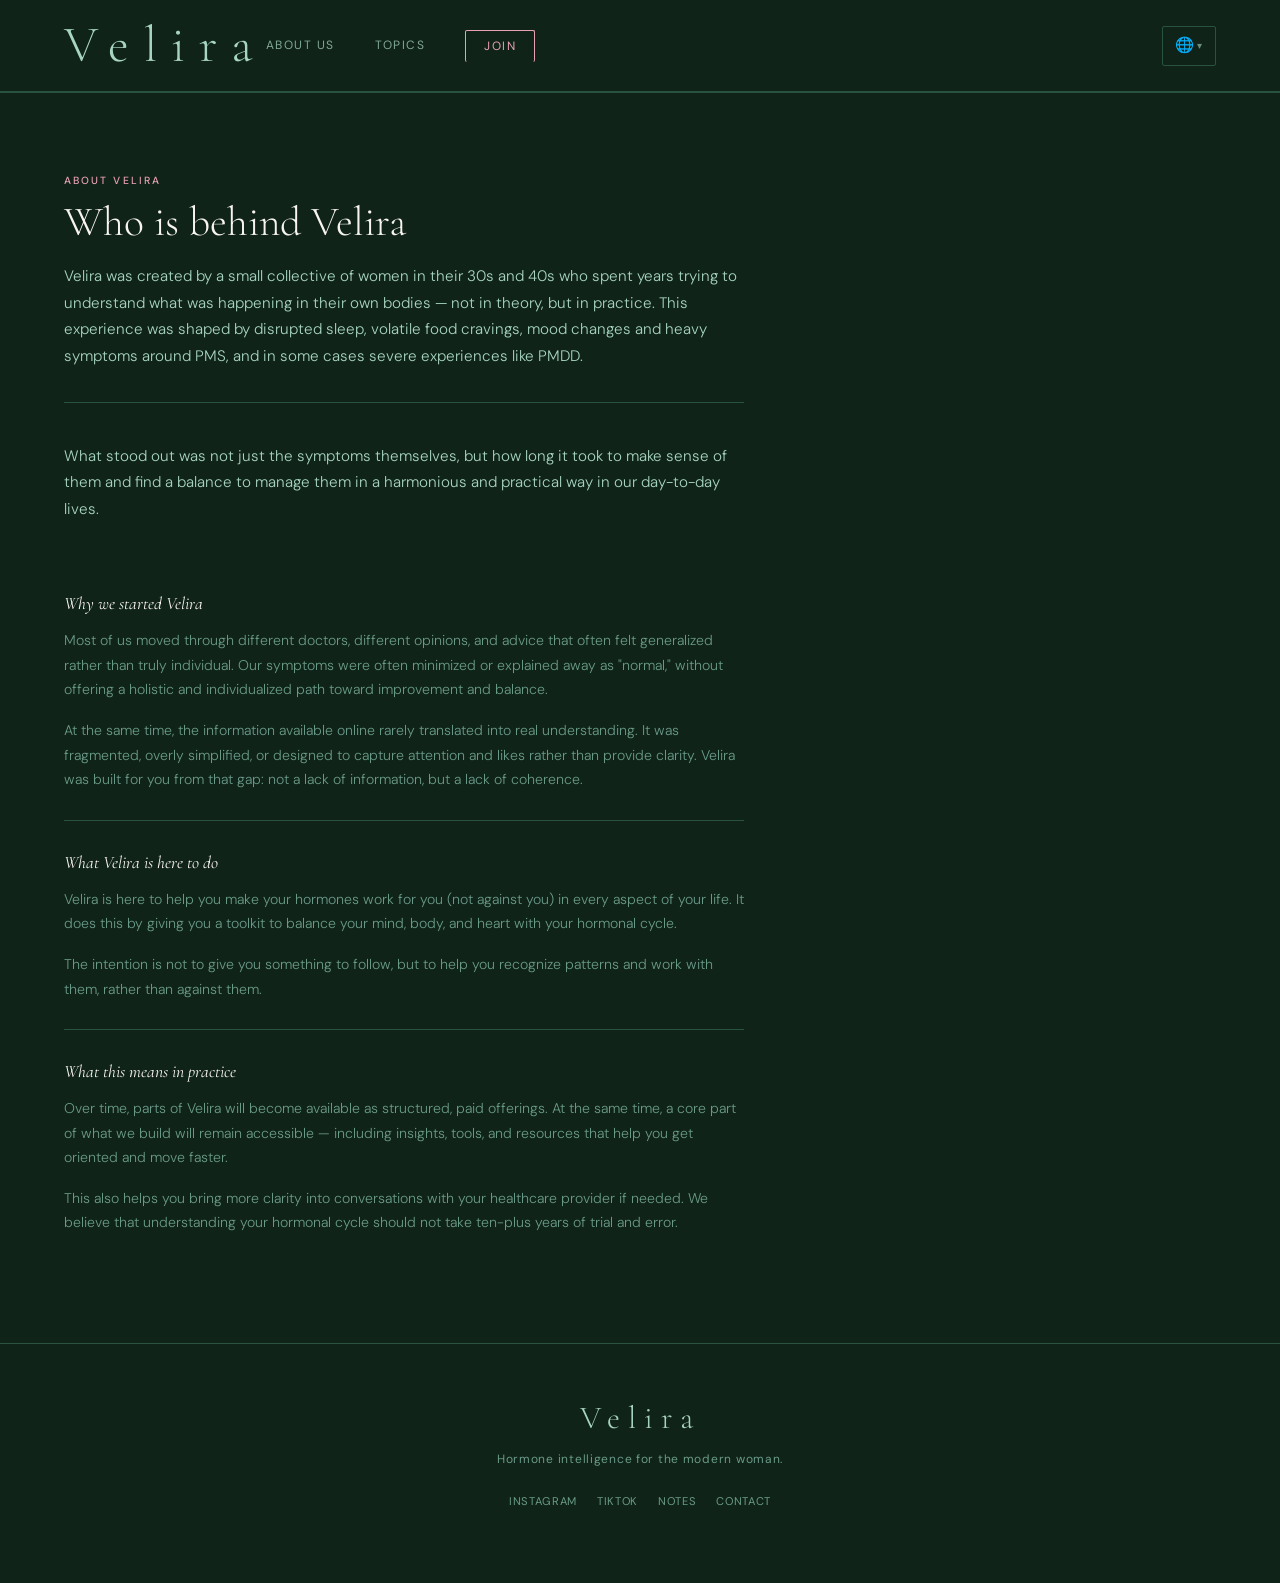
==== about.html @ c402f971 "Redesign nav, newsletter signup, add About page - Nav: About Us | Topics | Join (removed Resources/C" ====
<!DOCTYPE html>
<html lang="en" dir="ltr">
<head>
  <meta charset="UTF-8">
  <meta name="viewport" content="width=device-width, initial-scale=1.0">
  <title>Velira | About</title>
  <link rel="preconnect" href="https://fonts.googleapis.com">
  <link href="https://fonts.googleapis.com/css2?family=Cormorant+Garamond:ital,wght@0,300;0,400;1,300;1,400&family=DM+Sans:wght@300;400;500&display=swap" rel="stylesheet">
  <link rel="stylesheet" href="css/styles.css">
</head>
<body>

  <nav>
    <div class="logo"><a href="index.html" style="color:inherit;text-decoration:none">Velira</a></div>
    <div class="nav-actions">
      <div class="lang-selector">
        <button class="lang-btn" id="lang-btn" aria-label="Select language">
          <span id="lang-current" style="display:none">EN</span><span class="lang-globe">🌐</span><span class="lang-arrow"> ▾</span>
        </button>
        <div class="lang-menu" id="lang-menu">
          <button class="lang-option active" data-lang="en">English</button>
          <button class="lang-option" data-lang="es">Español</button>
          <button class="lang-option" data-lang="de">Deutsch</button>
          <button class="lang-option" data-lang="hi">हिन्दी</button>
          <button class="lang-option" data-lang="ar">العربية</button>
          <button class="lang-option" data-lang="fr">Français</button>
        </div>
      </div>
      <button class="nav-toggle" aria-label="Menu">&#9776;</button>
    </div>
    <ul class="nav-links">
      <li><a href="about.html" data-i18n="nav-about">About Us</a></li>
      <li><a href="index.html#pillars" data-i18n="nav-topics">Topics</a></li>
      <li><a href="index.html#newsletter" class="nav-cta" data-i18n="nav-join">Join</a></li>
    </ul>
  </nav>

  <section class="notes notes-page">
    <div class="notes-inner">
      <div class="section-label" data-i18n="nav-about">About Velira</div>
      <h2 class="notes-title">Who is behind Velira</h2>
      <p class="notes-intro">Velira was created by a small collective of women in their 30s and 40s who spent years trying to understand what was happening in their own bodies — not in theory, but in practice. This experience was shaped by disrupted sleep, volatile food cravings, mood changes and heavy symptoms around PMS, and in some cases severe experiences like PMDD.</p>
      <p class="notes-intro" style="border-bottom:none;padding-bottom:0;margin-bottom:2.5rem">What stood out was not just the symptoms themselves, but how long it took to make sense of them and find a balance to manage them in a harmonious and practical way in our day-to-day lives.</p>

      <div class="notes-block">
        <div class="notes-block-title">Why we started Velira</div>
        <p>Most of us moved through different doctors, different opinions, and advice that often felt generalized rather than truly individual. Our symptoms were often minimized or explained away as "normal," without offering a holistic and individualized path toward improvement and balance.</p>
        <p style="margin-top:1rem">At the same time, the information available online rarely translated into real understanding. It was fragmented, overly simplified, or designed to capture attention and likes rather than provide clarity. Velira was built for you from that gap: not a lack of information, but a lack of coherence.</p>
      </div>

      <div class="notes-block">
        <div class="notes-block-title">What Velira is here to do</div>
        <p>Velira is here to help you make your hormones work for you (not against you) in every aspect of your life. It does this by giving you a toolkit to balance your mind, body, and heart with your hormonal cycle.</p>
        <p style="margin-top:1rem">The intention is not to give you something to follow, but to help you recognize patterns and work with them, rather than against them.</p>
      </div>

      <div class="notes-block">
        <div class="notes-block-title">What this means in practice</div>
        <p>Over time, parts of Velira will become available as structured, paid offerings. At the same time, a core part of what we build will remain accessible — including insights, tools, and resources that help you get oriented and move faster.</p>
        <p style="margin-top:1rem">This also helps you bring more clarity into conversations with your healthcare provider if needed. We believe that understanding your hormonal cycle should not take ten-plus years of trial and error.</p>
      </div>
    </div>
  </section>

  <footer>
    <div class="foot-logo"><a href="index.html" style="color:inherit;text-decoration:none">Velira</a></div>
    <p class="foot-tag" data-i18n="foot-tag">Hormone intelligence for the modern woman.</p>
    <div class="foot-links">
      <a href="https://www.instagram.com/Velira_Me" target="_blank">Instagram</a>
      <a href="https://www.tiktok.com/@Velira_Me" target="_blank">TikTok</a>
      <a href="notes.html" data-i18n="nav-notes">Notes</a>
      <a href="mailto:hello@velira.co" data-i18n="nav-contact">Contact</a>
    </div>
  </footer>

  <script src="js/translations.js"></script>
  <script src="js/main.js"></script>
</body>
</html>
---- css/styles.css ----
:root {
  --forest: #1a3a2a;
  --forest-deep: #0f2318;
  --forest-mid: #2a5240;
  --pink: #e8a0b4;
  --pink-deep: #c4607e;
  --pink-light: #f5d0dc;
  --mint: #a8d5c2;
  --mint-light: #d4ede6;
  --mint-deep: #5aaa8a;
  --cream: #f8f4f0;
  --muted: #6a9a88;
  --font-display: 'Cormorant Garamond', Georgia, serif;
  --font-body: 'DM Sans', sans-serif;
}

* { box-sizing: border-box; margin: 0; padding: 0; }
html { scroll-behavior: smooth; }

body {
  font-family: var(--font-body);
  background: var(--forest-deep);
  color: var(--cream);
  font-size: 16px;
  line-height: 1.6;
  overflow-x: hidden;
}

/* ─────────────────────────────
   NAV — mobile first
───────────────────────────── */
nav {
  position: sticky;
  top: 0;
  z-index: 200;
  background: var(--forest-deep);
  border-bottom: 0.5px solid var(--forest-mid);
  padding: 0.9rem 1.25rem;
  display: flex;
  justify-content: space-between;
  align-items: center;
  flex-wrap: wrap;
}

.logo {
  font-family: var(--font-display);
  font-size: 1.9rem;
  font-weight: 300;
  letter-spacing: 0.28em;
  color: var(--mint);
  line-height: 1;
}

/* nav-actions: groups lang selector + hamburger */
.nav-actions {
  display: flex;
  align-items: center;
  gap: 0.5rem;
  flex-shrink: 0;
}

.nav-toggle {
  display: flex;
  align-items: center;
  justify-content: center;
  background: none;
  border: 0.5px solid var(--forest-mid);
  color: var(--mint);
  font-size: 1.1rem;
  cursor: pointer;
  width: 40px;
  height: 40px;
  border-radius: 2px;
  flex-shrink: 0;
}

/* ─────────────────────────────
   LANGUAGE SELECTOR
───────────────────────────── */
.lang-selector {
  position: relative;
}

.lang-btn {
  display: flex;
  align-items: center;
  gap: 2px;
  background: none;
  border: 0.5px solid var(--forest-mid);
  color: var(--mint);
  font-family: var(--font-body);
  font-size: 0.7rem;
  font-weight: 500;
  letter-spacing: 0.1em;
  cursor: pointer;
  height: 40px;
  padding: 0 12px;
  border-radius: 2px;
  transition: border-color 0.2s;
  white-space: nowrap;
}

.lang-btn:hover { border-color: var(--mint); }

.lang-arrow {
  font-size: 0.6rem;
  opacity: 0.6;
}

.lang-globe {
  font-size: 0.95rem;
  line-height: 1;
}

.lang-menu {
  display: none;
  position: absolute;
  top: calc(100% + 6px);
  right: 0;
  background: var(--forest-deep);
  border: 0.5px solid var(--forest-mid);
  border-radius: 2px;
  min-width: 140px;
  z-index: 300;
  box-shadow: 0 8px 24px rgba(0,0,0,0.35);
}

.lang-menu.open { display: block; }

.lang-option {
  display: block;
  width: 100%;
  background: none;
  border: none;
  border-bottom: 0.5px solid var(--forest-mid);
  color: var(--mint);
  font-family: var(--font-body);
  font-size: 0.78rem;
  font-weight: 300;
  text-align: left;
  padding: 11px 16px;
  cursor: pointer;
  transition: background 0.15s, color 0.15s;
  letter-spacing: 0.04em;
}

.lang-option:last-child { border-bottom: none; }
.lang-option:hover { background: var(--forest); color: var(--cream); }
.lang-option.active { color: var(--pink); font-weight: 500; }

/* nav links hidden by default on mobile via max-height */
.nav-links {
  list-style: none;
  display: flex;
  flex-direction: column;
  width: 100%;
  max-height: 0;
  overflow: hidden;
  transition: max-height 0.35s ease, padding 0.35s ease;
  padding: 0 0;
}

.nav-links.open {
  max-height: 320px;
  padding: 1rem 0 0.5rem;
  border-top: 0.5px solid var(--forest-mid);
  margin-top: 0.9rem;
}

.nav-links li { width: 100%; }

.nav-links a {
  display: block;
  color: var(--mint);
  text-decoration: none;
  font-size: 0.8rem;
  letter-spacing: 0.12em;
  text-transform: uppercase;
  padding: 12px 0;
  opacity: 0.75;
  transition: opacity 0.2s;
  border-bottom: 0.5px solid var(--forest-mid);
}

.nav-links li:last-child a { border-bottom: none; }
.nav-links a:hover { opacity: 1; }

.nav-cta {
  color: var(--pink) !important;
  opacity: 1 !important;
}

/* ─────────────────────────────
   HERO — mobile first
───────────────────────────── */
.hero {
  padding: 2.5rem 1.25rem 3rem;
  border-bottom: 0.5px solid var(--forest-mid);
}

.eyebrow {
  font-size: 0.65rem;
  letter-spacing: 0.2em;
  text-transform: uppercase;
  color: var(--mint);
  margin-bottom: 1.25rem;
  font-weight: 500;
  opacity: 0.8;
}

h1 {
  font-family: var(--font-display);
  font-size: clamp(2.6rem, 9vw, 5.5rem);
  font-weight: 300;
  line-height: 1.08;
  color: var(--cream);
  margin-bottom: 1.25rem;
}

h1 em {
  font-style: italic;
  color: var(--pink);
}

.h1-plain {
  font-style: normal;
  color: var(--cream);
}

.hero-sub {
  font-size: 0.95rem;
  color: var(--mint);
  line-height: 1.75;
  margin-bottom: 2rem;
  font-weight: 300;
  max-width: 480px;
}

.btn-primary {
  display: block;
  width: 100%;
  background: var(--pink);
  color: var(--forest-deep);
  text-decoration: none;
  font-size: 0.75rem;
  font-weight: 500;
  letter-spacing: 0.12em;
  text-transform: uppercase;
  padding: 18px 32px;
  border: none;
  cursor: pointer;
  border-radius: 2px;
  transition: background 0.2s;
  text-align: center;
}

.btn-primary:hover { background: var(--pink-deep); }

.stats {
  display: flex;
  gap: 0;
  margin-top: 2.5rem;
  padding-top: 2rem;
  border-top: 0.5px solid var(--forest-mid);
}

.stat {
  flex: 1;
  text-align: center;
  padding: 0 0.5rem;
  border-right: 0.5px solid var(--forest-mid);
}

.stat:last-child { border-right: none; }

.stat span {
  display: block;
  font-family: var(--font-display);
  font-size: 1.7rem;
  font-weight: 300;
  color: var(--cream);
  line-height: 1.1;
}

.stat small {
  font-size: 0.6rem;
  color: var(--muted);
  text-transform: uppercase;
  letter-spacing: 0.08em;
}

/* ─────────────────────────────
   MARQUEE
───────────────────────────── */
.marquee-wrap {
  overflow: hidden;
  background: var(--forest);
  border-top: 0.5px solid var(--forest-mid);
  border-bottom: 0.5px solid var(--forest-mid);
  padding: 12px 0;
}

.marquee {
  white-space: nowrap;
  animation: mq 32s linear infinite;
  display: inline-block;
}

.marquee span {
  font-size: 0.65rem;
  letter-spacing: 0.15em;
  text-transform: uppercase;
  color: var(--mint-deep);
}

@keyframes mq {
  from { transform: translateX(0); }
  to { transform: translateX(-50%); }
}

/* ─────────────────────────────
   QUOTE / VISION
───────────────────────────── */
.quote-section {
  background: var(--forest);
  padding: 3rem 1.25rem;
  border-bottom: 0.5px solid var(--forest-mid);
}

.quote-label {
  font-size: 0.65rem;
  letter-spacing: 0.22em;
  text-transform: uppercase;
  color: var(--pink);
  margin-bottom: 1.25rem;
  font-weight: 500;
}

.quote {
  font-family: var(--font-display);
  font-size: clamp(1.9rem, 6.5vw, 4.5rem);
  font-weight: 300;
  font-style: italic;
  color: var(--cream);
  line-height: 1.15;
}

.quote em {
  color: var(--pink);
  font-style: italic;
}

/* ─────────────────────────────
   PILLARS
───────────────────────────── */
.section-label {
  font-size: 0.65rem;
  letter-spacing: 0.2em;
  text-transform: uppercase;
  color: var(--pink);
  margin-bottom: 0.6rem;
  font-weight: 500;
}

.section-title {
  font-family: var(--font-display);
  font-size: clamp(1.5rem, 5vw, 2rem);
  font-weight: 300;
  color: var(--cream);
  margin-bottom: 2rem;
  line-height: 1.2;
}

.pillars {
  padding: 3rem 1.25rem;
  background: var(--forest-deep);
  border-bottom: 0.5px solid var(--forest-mid);
}

.pillars-grid {
  display: grid;
  grid-template-columns: 1fr;
  gap: 1px;
  background: var(--forest-mid);
  border: 0.5px solid var(--forest-mid);
}

.pillar {
  background: var(--forest-deep);
  padding: 2rem 1.25rem;
  transition: background 0.2s;
}

.pillar:hover { background: var(--forest); }
.pillar.featured { background: var(--forest); }

.pillar-icon {
  width: 24px;
  height: 2px;
  background: var(--mint);
  margin-bottom: 1rem;
}

.pillar.featured .pillar-icon { background: var(--pink); }

.pillar h3 {
  font-family: var(--font-display);
  font-size: 1.6rem;
  font-weight: 400;
  color: var(--cream);
  margin-bottom: 0.6rem;
}

.pillar p {
  font-size: 0.88rem;
  color: var(--muted);
  line-height: 1.7;
  font-weight: 300;
}

/* ─────────────────────────────
   RESOURCES
───────────────────────────── */
.resources {
  background: var(--forest);
  padding: 3rem 1.25rem;
  border-bottom: 0.5px solid var(--forest-mid);
}

.res-list {
  border-top: 0.5px solid var(--forest-mid);
  margin-top: 0.5rem;
}

.res-item {
  display: flex;
  flex-direction: column;
  gap: 0.4rem;
  padding: 1.5rem 0;
  border-bottom: 0.5px solid var(--forest-mid);
}

.res-type {
  font-size: 0.62rem;
  letter-spacing: 0.15em;
  text-transform: uppercase;
  color: var(--mint-deep);
  font-weight: 500;
}

.res-title {
  font-family: var(--font-display);
  font-size: 1.15rem;
  color: var(--cream);
  font-weight: 400;
  line-height: 1.3;
}

.res-desc {
  font-size: 0.82rem;
  color: var(--muted);
  font-weight: 300;
  line-height: 1.6;
}

.res-link {
  font-size: 0.75rem;
  color: var(--pink);
  text-decoration: none;
  font-weight: 500;
  transition: color 0.2s;
  display: inline-block;
  margin-top: 0.25rem;
}

.res-link:hover { color: var(--pink-light); }

/* ─────────────────────────────
   NEWSLETTER
───────────────────────────── */
.newsletter {
  background: var(--pink);
  padding: 3rem 1.25rem;
  text-align: center;
}

.nl-label {
  font-size: 0.65rem;
  letter-spacing: 0.2em;
  text-transform: uppercase;
  color: var(--forest-deep);
  margin-bottom: 0.75rem;
  font-weight: 500;
  opacity: 0.6;
}

.nl-title {
  font-family: var(--font-display);
  font-size: clamp(1.8rem, 7vw, 2.5rem);
  font-weight: 300;
  color: var(--forest-deep);
  line-height: 1.15;
  margin-bottom: 0.75rem;
}

.nl-sub {
  font-size: 0.88rem;
  color: var(--forest-deep);
  opacity: 0.6;
  margin-bottom: 1.75rem;
  font-weight: 300;
}

.nl-form {
  display: flex;
  flex-direction: column;
  max-width: 420px;
  margin: 0 auto 0.75rem;
}

.nl-form input {
  padding: 16px;
  background: rgba(15, 35, 24, 0.08);
  border: 0.5px solid rgba(15, 35, 24, 0.25);
  border-bottom: none;
  color: var(--forest-deep);
  font-family: var(--font-body);
  font-size: 1rem;
  outline: none;
  border-radius: 2px 2px 0 0;
  -webkit-appearance: none;
}

.nl-form input::placeholder { color: rgba(15, 35, 24, 0.4); }

.nl-form button {
  padding: 16px;
  background: var(--forest-deep);
  color: var(--mint);
  border: none;
  font-family: var(--font-body);
  font-size: 0.75rem;
  font-weight: 500;
  letter-spacing: 0.12em;
  text-transform: uppercase;
  cursor: pointer;
  border-radius: 0 0 2px 2px;
  transition: background 0.2s;
}

.nl-form button:hover { background: var(--forest); }

/* Two-channel signup cards */
.nl-channels {
  display: grid;
  grid-template-columns: 1fr;
  gap: 1rem;
  max-width: 680px;
  margin: 0 auto 1rem;
  text-align: left;
}

.nl-channel {
  background: rgba(15,35,24,0.08);
  border: 0.5px solid rgba(15,35,24,0.22);
  border-radius: 2px;
  padding: 1.6rem;
}

.nl-channel-title {
  font-family: var(--font-display);
  font-size: 1.35rem;
  font-weight: 400;
  color: var(--forest-deep);
  margin-bottom: 1rem;
  line-height: 1;
}

/* WhatsApp country code row */
.nl-wa-row {
  display: flex;
  gap: 0;
  margin-bottom: 0;
}

.nl-country-select {
  width: 110px;
  flex-shrink: 0;
  padding: 13px 8px;
  background: rgba(15,35,24,0.06);
  border: 0.5px solid rgba(15,35,24,0.25);
  border-right: none;
  border-bottom: none;
  color: var(--forest-deep);
  font-family: var(--font-body);
  font-size: 0.82rem;
  outline: none;
  border-radius: 2px 0 0 0;
  cursor: pointer;
  -webkit-appearance: none;
  appearance: none;
}

.nl-wa-row input {
  flex: 1;
  border-radius: 0 2px 0 0 !important;
}

.nl-note {
  font-size: 0.7rem;
  color: var(--forest-deep);
  opacity: 0.4;
  margin-top: 0.75rem;
}

/* ─────────────────────────────
   NOTES
───────────────────────────── */
.notes {
  background: var(--forest-deep);
  border-top: 0.5px solid var(--forest-mid);
  padding: 3rem 1.25rem;
}

.notes-inner {
  max-width: 680px;
}

.notes-title {
  font-family: var(--font-display);
  font-size: clamp(1.8rem, 5vw, 2.6rem);
  font-weight: 300;
  color: var(--cream);
  margin-bottom: 1rem;
  line-height: 1.15;
}

.notes-intro {
  font-size: 0.95rem;
  color: var(--mint);
  font-weight: 300;
  line-height: 1.75;
  margin-bottom: 2.5rem;
  padding-bottom: 2rem;
  border-bottom: 0.5px solid var(--forest-mid);
}

.notes-block {
  padding: 1.75rem 0;
  border-bottom: 0.5px solid var(--forest-mid);
}

.notes-block:last-child {
  border-bottom: none;
}

.notes-block-title {
  font-family: var(--font-display);
  font-size: 1.1rem;
  font-weight: 400;
  color: var(--cream);
  margin-bottom: 0.6rem;
  font-style: italic;
}

.notes-block p {
  font-size: 0.88rem;
  color: var(--muted);
  line-height: 1.75;
  font-weight: 300;
}

.notes-link {
  color: var(--pink);
  text-decoration: none;
  transition: opacity 0.2s;
}

.notes-link:hover { opacity: 0.75; }

/* ─────────────────────────────
   FOOTER
───────────────────────────── */
footer {
  background: var(--forest-deep);
  padding: 2.5rem 1.25rem;
  border-top: 0.5px solid var(--forest-mid);
  text-align: center;
}

.foot-logo {
  font-family: var(--font-display);
  font-size: 1.7rem;
  font-weight: 300;
  letter-spacing: 0.25em;
  color: var(--mint);
  margin-bottom: 0.4rem;
}

.foot-tag {
  font-size: 0.75rem;
  color: var(--muted);
  margin-bottom: 1.5rem;
  letter-spacing: 0.06em;
}

.foot-links {
  display: flex;
  justify-content: center;
  flex-wrap: wrap;
  gap: 1.25rem;
  margin-bottom: 1.5rem;
}

.foot-links a {
  font-size: 0.7rem;
  color: var(--muted);
  text-decoration: none;
  letter-spacing: 0.06em;
  text-transform: uppercase;
  transition: color 0.2s;
}

.foot-links a:hover { color: var(--mint); }


/* ─────────────────────────────
   NOTES PAGE extra spacing
───────────────────────────── */
.notes-page {
  min-height: calc(100vh - 200px);
}

/* ─────────────────────────────
   RTL (Arabic)
───────────────────────────── */
[dir="rtl"] .lang-menu {
  right: auto;
  left: 0;
}

[dir="rtl"] .lang-option { text-align: right; }

[dir="rtl"] .nav-links {
  padding-right: 0;
}

[dir="rtl"] .notes-inner {
  margin-right: 0;
  margin-left: auto;
}

[dir="rtl"] .res-item {
  direction: rtl;
}

/* ═══════════════════════════════════════
   TABLET 768px+
═══════════════════════════════════════ */
@media (min-width: 768px) {

  /* Nav */
  nav {
    padding: 1.25rem 4rem;
    flex-wrap: nowrap;
  }

  .logo { font-size: 3.2rem; }

  .nav-toggle { display: none; }

  .nav-links {
    display: flex !important;
    flex-direction: row;
    max-height: none !important;
    overflow: visible;
    width: auto;
    gap: 2.5rem;
    border-top: none;
    margin-top: 0;
    padding: 0 !important;
    align-items: center;
  }

  .nav-links li { width: auto; }

  .nav-links a {
    font-size: 0.75rem;
    padding: 0;
    border-bottom: none;
    opacity: 0.75;
  }

  .nav-cta {
    border: 0.5px solid var(--pink);
    padding: 6px 18px !important;
    border-radius: 2px;
  }

  /* Hero */
  .hero {
    padding: 5rem 4rem 4rem;
    max-width: 900px;
  }

  .btn-primary {
    display: inline-block;
    width: auto;
  }

  .stats {
    gap: 3.5rem;
  }

  .stat {
    text-align: left;
    padding: 0;
    border-right: none;
    flex: none;
  }

  .stat span { font-size: 1.9rem; }
  .stat small { font-size: 0.68rem; }

  /* Quote */
  .quote-section { padding: 5rem 4rem; }

  /* Pillars */
  .pillars { padding: 5rem 4rem; }
  .pillars-grid { grid-template-columns: repeat(3, 1fr); }
  .pillar { padding: 3.5rem 2.5rem; }
  .pillar h3 { font-size: 1.8rem; }

  /* Resources */
  .resources { padding: 5rem 4rem; }

  .res-item {
    display: grid;
    grid-template-columns: 80px 1fr auto;
    gap: 2rem;
    align-items: center;
  }

  .res-link { margin-top: 0; }

  /* Language selector — right-most on desktop */
  .nav-actions { order: 3; margin-left: auto; }
  .nav-links { order: 2; margin-left: 0; }
  .logo { order: 1; }

  /* Newsletter */
  .newsletter { padding: 5rem 4rem; }
  .nl-channels { grid-template-columns: 1fr 1fr; }
  /* Keep channel forms vertical (not inline) even on tablet */
  .nl-channel .nl-form { flex-direction: column; }
  .nl-channel .nl-form input {
    border-bottom: none;
    border-right: 0.5px solid rgba(15,35,24,0.25) !important;
    border-radius: 2px 2px 0 0 !important;
  }
  .nl-channel .nl-form button { border-radius: 0 0 2px 2px; }
  .nl-country-select { border-radius: 2px 0 0 0; }

  .nl-form { flex-direction: row; }

  .nl-form input {
    border-bottom: 0.5px solid rgba(15, 35, 24, 0.25);
    border-right: none;
    border-radius: 2px 0 0 2px;
    font-size: 0.9rem;
  }

  .nl-form button { border-radius: 0 2px 2px 0; }

  /* Notes */
  .notes { padding: 5rem 4rem; }

  /* Footer */
  footer { padding: 3rem 4rem; }
  .foot-logo { font-size: 2rem; }
}

/* ═══════════════════════════════════════
   DESKTOP 1024px+
═══════════════════════════════════════ */
@media (min-width: 1024px) {
  .hero { padding: 6rem 4rem 5rem; }
  .quote-section { padding: 6rem 4rem; }
  .pillars { padding: 5rem 4rem; }
  .pillar { padding: 4rem 3rem; }
}
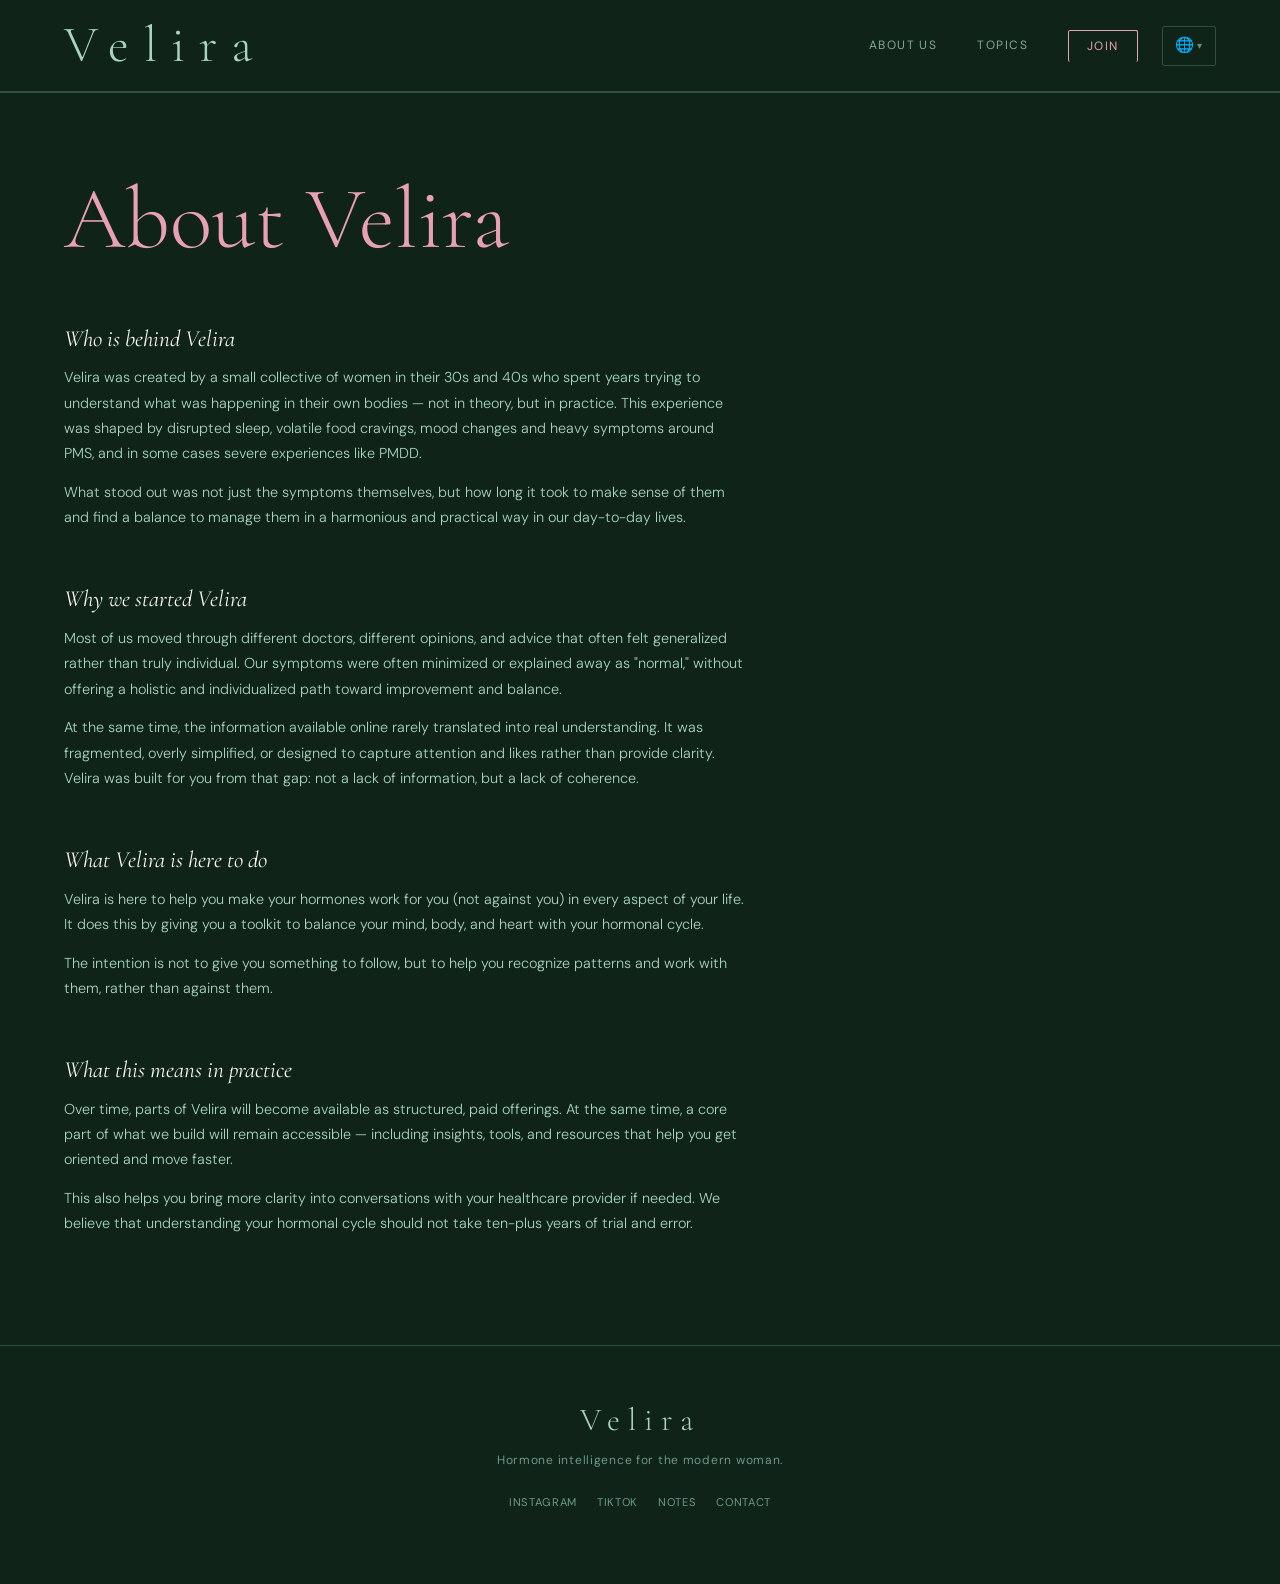
==== commit 6ccb1c57: "Typography, content and layout fixes - Notes/About: big pink Cormorant page title, readable block st" ====
--- a/about.html
+++ b/about.html
@@ -37,27 +37,30 @@
 
   <section class="notes notes-page">
     <div class="notes-inner">
-      <div class="section-label" data-i18n="nav-about">About Velira</div>
-      <h2 class="notes-title">Who is behind Velira</h2>
-      <p class="notes-intro">Velira was created by a small collective of women in their 30s and 40s who spent years trying to understand what was happening in their own bodies — not in theory, but in practice. This experience was shaped by disrupted sleep, volatile food cravings, mood changes and heavy symptoms around PMS, and in some cases severe experiences like PMDD.</p>
-      <p class="notes-intro" style="border-bottom:none;padding-bottom:0;margin-bottom:2.5rem">What stood out was not just the symptoms themselves, but how long it took to make sense of them and find a balance to manage them in a harmonious and practical way in our day-to-day lives.</p>
+      <h1 class="notes-title" data-i18n="nav-about">About Velira</h1>
+
+      <div class="notes-block">
+        <div class="notes-block-title">Who is behind Velira</div>
+        <p>Velira was created by a small collective of women in their 30s and 40s who spent years trying to understand what was happening in their own bodies — not in theory, but in practice. This experience was shaped by disrupted sleep, volatile food cravings, mood changes and heavy symptoms around PMS, and in some cases severe experiences like PMDD.</p>
+        <p>What stood out was not just the symptoms themselves, but how long it took to make sense of them and find a balance to manage them in a harmonious and practical way in our day-to-day lives.</p>
+      </div>
 
       <div class="notes-block">
         <div class="notes-block-title">Why we started Velira</div>
         <p>Most of us moved through different doctors, different opinions, and advice that often felt generalized rather than truly individual. Our symptoms were often minimized or explained away as "normal," without offering a holistic and individualized path toward improvement and balance.</p>
-        <p style="margin-top:1rem">At the same time, the information available online rarely translated into real understanding. It was fragmented, overly simplified, or designed to capture attention and likes rather than provide clarity. Velira was built for you from that gap: not a lack of information, but a lack of coherence.</p>
+        <p>At the same time, the information available online rarely translated into real understanding. It was fragmented, overly simplified, or designed to capture attention and likes rather than provide clarity. Velira was built for you from that gap: not a lack of information, but a lack of coherence.</p>
       </div>
 
       <div class="notes-block">
         <div class="notes-block-title">What Velira is here to do</div>
         <p>Velira is here to help you make your hormones work for you (not against you) in every aspect of your life. It does this by giving you a toolkit to balance your mind, body, and heart with your hormonal cycle.</p>
-        <p style="margin-top:1rem">The intention is not to give you something to follow, but to help you recognize patterns and work with them, rather than against them.</p>
+        <p>The intention is not to give you something to follow, but to help you recognize patterns and work with them, rather than against them.</p>
       </div>
 
       <div class="notes-block">
         <div class="notes-block-title">What this means in practice</div>
         <p>Over time, parts of Velira will become available as structured, paid offerings. At the same time, a core part of what we build will remain accessible — including insights, tools, and resources that help you get oriented and move faster.</p>
-        <p style="margin-top:1rem">This also helps you bring more clarity into conversations with your healthcare provider if needed. We believe that understanding your hormonal cycle should not take ten-plus years of trial and error.</p>
+        <p>This also helps you bring more clarity into conversations with your healthcare provider if needed. We believe that understanding your hormonal cycle should not take ten-plus years of trial and error.</p>
       </div>
     </div>
   </section>
--- a/css/styles.css
+++ b/css/styles.css
@@ -450,17 +450,18 @@
 
 .res-title {
   font-family: var(--font-display);
-  font-size: 1.15rem;
+  font-size: 1.45rem;
   color: var(--cream);
   font-weight: 400;
-  line-height: 1.3;
+  line-height: 1.2;
+  margin-bottom: 0.3rem;
 }
 
 .res-desc {
-  font-size: 0.82rem;
-  color: var(--muted);
-  font-weight: 300;
-  line-height: 1.6;
+  font-size: 0.9rem;
+  color: var(--mint);
+  font-weight: 300;
+  line-height: 1.65;
 }
 
 .res-link {
@@ -607,10 +608,10 @@
 }
 
 .nl-note {
-  font-size: 0.7rem;
+  font-size: 0.88rem;
   color: var(--forest-deep);
-  opacity: 0.4;
-  margin-top: 0.75rem;
+  opacity: 0.55;
+  margin-top: 1rem;
 }
 
 /* ─────────────────────────────
@@ -628,11 +629,11 @@
 
 .notes-title {
   font-family: var(--font-display);
-  font-size: clamp(1.8rem, 5vw, 2.6rem);
-  font-weight: 300;
-  color: var(--cream);
-  margin-bottom: 1rem;
-  line-height: 1.15;
+  font-size: clamp(3rem, 8vw, 5.5rem);
+  font-weight: 300;
+  color: var(--pink);
+  margin-bottom: 2rem;
+  line-height: 1.05;
 }
 
 .notes-intro {
@@ -640,35 +641,31 @@
   color: var(--mint);
   font-weight: 300;
   line-height: 1.75;
-  margin-bottom: 2.5rem;
-  padding-bottom: 2rem;
-  border-bottom: 0.5px solid var(--forest-mid);
+  margin-bottom: 2rem;
 }
 
 .notes-block {
   padding: 1.75rem 0;
-  border-bottom: 0.5px solid var(--forest-mid);
-}
-
-.notes-block:last-child {
-  border-bottom: none;
 }
 
 .notes-block-title {
   font-family: var(--font-display);
-  font-size: 1.1rem;
+  font-size: 1.45rem;
   font-weight: 400;
   color: var(--cream);
-  margin-bottom: 0.6rem;
+  margin-bottom: 0.75rem;
   font-style: italic;
+  line-height: 1.2;
 }
 
 .notes-block p {
-  font-size: 0.88rem;
-  color: var(--muted);
+  font-size: 0.9rem;
+  color: var(--mint);
   line-height: 1.75;
   font-weight: 300;
 }
+
+.notes-block p + p { margin-top: 0.85rem; }
 
 .notes-link {
   color: var(--pink);
@@ -836,17 +833,18 @@
 
   .res-item {
     display: grid;
-    grid-template-columns: 80px 1fr auto;
+    grid-template-columns: 1fr auto;
     gap: 2rem;
     align-items: center;
   }
 
   .res-link { margin-top: 0; }
 
-  /* Language selector — right-most on desktop */
-  .nav-actions { order: 3; margin-left: auto; }
-  .nav-links { order: 2; margin-left: 0; }
-  .logo { order: 1; }
+  /* Logo left, links + lang right */
+  nav { justify-content: flex-start; gap: 0; }
+  .logo { order: 1; margin-right: auto; }
+  .nav-links { order: 2; }
+  .nav-actions { order: 3; margin-left: 1.5rem; }
 
   /* Newsletter */
   .newsletter { padding: 5rem 4rem; }
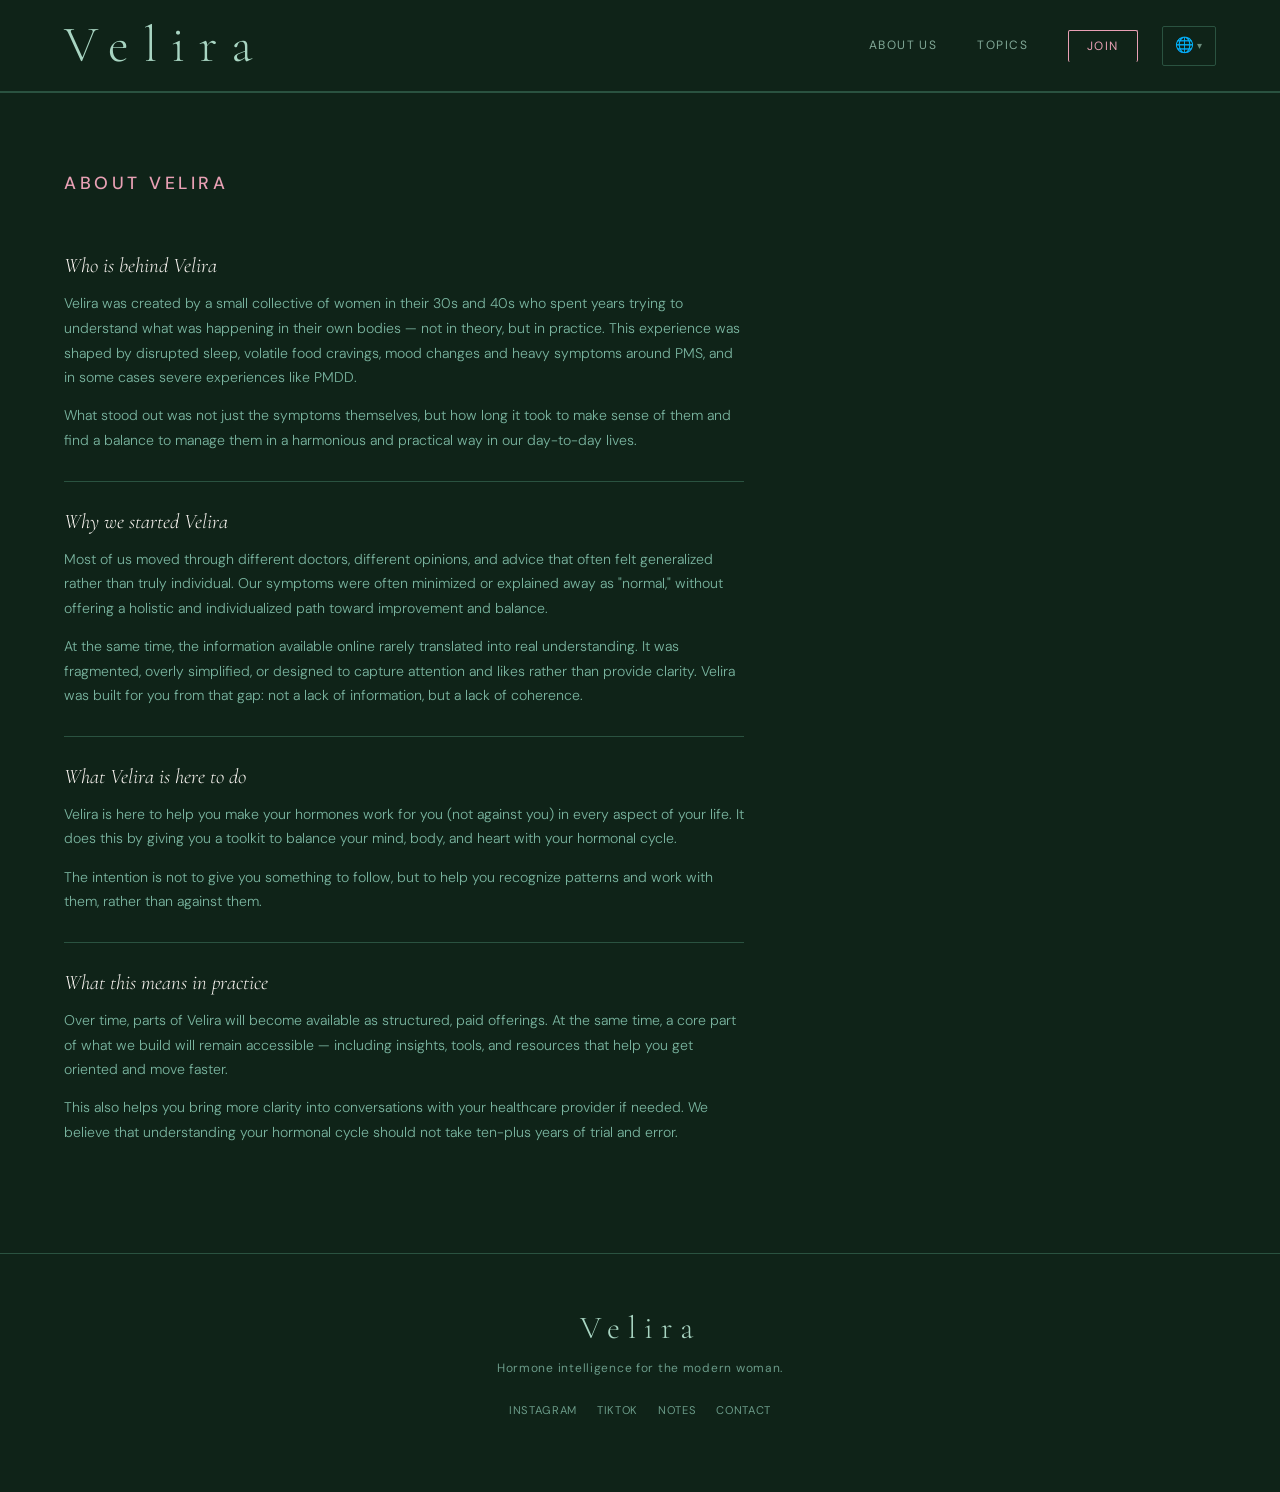
==== commit 599e6eed: "Design system, translation fixes, and brand guideline update - Apply two-zone newsletter layout (pin" ====
--- a/about.html
+++ b/about.html
@@ -5,7 +5,7 @@
   <meta name="viewport" content="width=device-width, initial-scale=1.0">
   <title>Velira | About</title>
   <link rel="preconnect" href="https://fonts.googleapis.com">
-  <link href="https://fonts.googleapis.com/css2?family=Cormorant+Garamond:ital,wght@0,300;0,400;1,300;1,400&family=DM+Sans:wght@300;400;500&display=swap" rel="stylesheet">
+  <link href="https://fonts.googleapis.com/css2?family=Cormorant+Garamond:ital,wght@0,300;0,400;1,300;1,400&family=DM+Sans:wght@300;400;500&family=DM+Serif+Display:ital@0;1&display=swap" rel="stylesheet">
   <link rel="stylesheet" href="css/styles.css">
 </head>
 <body>
--- a/css/styles.css
+++ b/css/styles.css
@@ -8,9 +8,12 @@
   --mint: #a8d5c2;
   --mint-light: #d4ede6;
   --mint-deep: #5aaa8a;
+  --mint-dark: #7ab5a0;
   --cream: #f8f4f0;
+  --grey: #e5e3e1;
   --muted: #6a9a88;
   --font-display: 'Cormorant Garamond', Georgia, serif;
+  --font-serif: 'DM Serif Display', Georgia, serif;
   --font-body: 'DM Sans', sans-serif;
 }
 
@@ -199,18 +202,19 @@
 }
 
 .eyebrow {
-  font-size: 0.65rem;
-  letter-spacing: 0.2em;
+  font-family: var(--font-display);
+  font-size: 0.9rem;
+  font-weight: 400;
+  letter-spacing: 0.15em;
   text-transform: uppercase;
   color: var(--mint);
   margin-bottom: 1.25rem;
-  font-weight: 500;
-  opacity: 0.8;
+  opacity: 0.85;
 }
 
 h1 {
   font-family: var(--font-display);
-  font-size: clamp(2.6rem, 9vw, 5.5rem);
+  font-size: clamp(3.2rem, 11vw, 5.5rem);
   font-weight: 300;
   line-height: 1.08;
   color: var(--cream);
@@ -237,19 +241,25 @@
 }
 
 .btn-primary {
-  display: block;
+  display: flex;
+  align-items: center;
+  justify-content: center;
   width: 100%;
   background: var(--pink);
   color: var(--forest-deep);
-  text-decoration: none;
+  text-decoration: underline;
+  text-decoration-color: var(--forest-deep);
+  text-underline-offset: 3px;
+  font-family: var(--font-body);
   font-size: 0.75rem;
   font-weight: 500;
   letter-spacing: 0.12em;
   text-transform: uppercase;
-  padding: 18px 32px;
+  padding: 15px 32px;
   border: none;
   cursor: pointer;
-  border-radius: 2px;
+  border-radius: 50px;
+  min-height: 50px;
   transition: background 0.2s;
   text-align: center;
 }
@@ -283,10 +293,12 @@
 }
 
 .stat small {
+  display: block;
   font-size: 0.6rem;
   color: var(--muted);
   text-transform: uppercase;
   letter-spacing: 0.08em;
+  word-break: break-word;
 }
 
 /* ─────────────────────────────
@@ -476,66 +488,148 @@
 
 .res-link:hover { color: var(--pink-light); }
 
-/* ─────────────────────────────
-   NEWSLETTER
-───────────────────────────── */
-.newsletter {
+.res-btn {
   background: var(--pink);
-  padding: 3rem 1.25rem;
-  text-align: center;
-}
-
-.nl-label {
-  font-size: 0.65rem;
-  letter-spacing: 0.2em;
-  text-transform: uppercase;
+  color: var(--forest-deep) !important;
+  padding: 13px 22px;
+  border-radius: 50px;
+  font-size: 0.75rem;
+  font-weight: 500;
+  letter-spacing: 0.1em;
+  text-transform: uppercase;
+  text-decoration: underline;
+  text-decoration-color: var(--forest-deep);
+  text-underline-offset: 3px;
+  transition: background 0.2s;
+  white-space: nowrap;
+  min-height: 50px;
+  display: flex;
+  align-items: center;
+  justify-content: center;
+}
+
+.res-btn:hover { background: var(--pink-deep); color: var(--cream) !important; }
+
+/* ─────────────────────────────
+   NEWSLETTER — two-zone, mobile first
+───────────────────────────── */
+.newsletter { display: flex; flex-direction: column; }
+
+/* Shared zone label */
+.nl-zone-label {
+  font-family: var(--font-display);
+  font-size: 1.4rem;
+  font-weight: 700;
+  letter-spacing: 0.01em;
+  margin-bottom: 0.85rem;
   color: var(--forest-deep);
-  margin-bottom: 0.75rem;
-  font-weight: 500;
-  opacity: 0.6;
-}
-
-.nl-title {
-  font-family: var(--font-display);
-  font-size: clamp(1.8rem, 7vw, 2.5rem);
-  font-weight: 300;
-  color: var(--forest-deep);
-  line-height: 1.15;
-  margin-bottom: 0.75rem;
-}
-
-.nl-sub {
+}
+
+/* ZONE 1: App (pink bg) */
+.nl-app-zone {
+  background: var(--pink);
+  border-top: 0.5px solid rgba(15,35,24,0.12);
+  border-bottom: 0.5px solid rgba(15,35,24,0.12);
+  padding: 2rem 1.25rem;
+}
+
+.nl-app-sub {
   font-size: 0.88rem;
   color: var(--forest-deep);
-  opacity: 0.6;
-  margin-bottom: 1.75rem;
-  font-weight: 300;
-}
-
-.nl-form {
+  opacity: 0.7;
+  font-weight: 300;
+  line-height: 1.65;
+  margin-bottom: 1.25rem;
+}
+
+.nl-app-btn {
+  display: flex;
+  align-items: center;
+  justify-content: center;
+  width: 100%;
+  background: var(--forest-deep);
+  color: var(--mint);
+  padding: 15px;
+  border-radius: 50px;
+  font-family: var(--font-body);
+  font-size: 0.75rem;
+  font-weight: 500;
+  letter-spacing: 0.12em;
+  text-transform: uppercase;
+  text-decoration: underline;
+  text-decoration-color: var(--mint);
+  text-underline-offset: 3px;
+  text-align: center;
+  min-height: 50px;
+  border: none;
+  cursor: pointer;
+  transition: background 0.2s;
+}
+
+.nl-app-btn:hover { background: var(--forest); }
+a.nl-app-btn { text-decoration: underline; text-decoration-color: var(--mint); }
+
+/* ZONE 2: Newsletter (grey bg) */
+.nl-news-zone {
+  background: var(--grey);
+  border-bottom: 0.5px solid rgba(15,35,24,0.1);
+}
+
+.nl-news-header {
+  padding: 1rem 1.25rem 0.5rem;
+  border-bottom: 0.5px solid rgba(15,35,24,0.08);
+}
+
+.nl-news-cols {
   display: flex;
   flex-direction: column;
-  max-width: 420px;
-  margin: 0 auto 0.75rem;
-}
-
-.nl-form input {
-  padding: 16px;
-  background: rgba(15, 35, 24, 0.08);
-  border: 0.5px solid rgba(15, 35, 24, 0.25);
-  border-bottom: none;
+}
+
+.nl-news-col {
+  padding: 0.75rem 1.25rem;
+}
+
+.nl-news-col + .nl-news-col {
+  border-top: 0.5px solid rgba(15,35,24,0.08);
+  padding-top: 0.6rem;
+}
+
+/* Form blocks */
+.nl-form-block { margin-bottom: 1rem; }
+
+.nl-form-label {
+  display: block;
+  font-size: 0.6rem;
+  letter-spacing: 0.15em;
+  text-transform: uppercase;
+  color: var(--forest-deep);
+  opacity: 0.4;
+  margin-bottom: 0.4rem;
+}
+
+.nl-zone-input {
+  display: block;
+  width: 100%;
+  padding: 13px 18px;
+  background: rgba(15,35,24,0.06);
+  border: 0.5px solid rgba(15,35,24,0.2);
   color: var(--forest-deep);
   font-family: var(--font-body);
-  font-size: 1rem;
+  font-size: 0.88rem;
   outline: none;
-  border-radius: 2px 2px 0 0;
+  border-radius: 50px;
   -webkit-appearance: none;
-}
-
-.nl-form input::placeholder { color: rgba(15, 35, 24, 0.4); }
-
-.nl-form button {
-  padding: 16px;
+  margin-bottom: 0.5rem;
+}
+
+.nl-zone-input::placeholder { color: rgba(15,35,24,0.35); }
+
+.nl-zone-submit {
+  display: flex;
+  align-items: center;
+  justify-content: center;
+  width: 100%;
+  padding: 15px;
   background: var(--forest-deep);
   color: var(--mint);
   border: none;
@@ -545,73 +639,50 @@
   letter-spacing: 0.12em;
   text-transform: uppercase;
   cursor: pointer;
-  border-radius: 0 0 2px 2px;
+  border-radius: 50px;
+  min-height: 50px;
+  text-decoration: underline;
+  text-decoration-color: var(--mint);
+  text-underline-offset: 3px;
   transition: background 0.2s;
 }
 
-.nl-form button:hover { background: var(--forest); }
-
-/* Two-channel signup cards */
-.nl-channels {
-  display: grid;
-  grid-template-columns: 1fr;
-  gap: 1rem;
-  max-width: 680px;
-  margin: 0 auto 1rem;
-  text-align: left;
-}
-
-.nl-channel {
-  background: rgba(15,35,24,0.08);
-  border: 0.5px solid rgba(15,35,24,0.22);
-  border-radius: 2px;
-  padding: 1.6rem;
-}
-
-.nl-channel-title {
-  font-family: var(--font-display);
-  font-size: 1.35rem;
-  font-weight: 400;
+.nl-zone-submit:hover { background: var(--forest); }
+
+/* WhatsApp row */
+.nl-wa-row { display: flex; margin-bottom: 0.5rem; }
+
+.nl-country-select {
+  width: 95px;
+  flex-shrink: 0;
+  padding: 11px 8px;
+  background: rgba(15,35,24,0.06);
+  border: 0.5px solid rgba(15,35,24,0.2);
+  border-right: none;
+  border-radius: 50px 0 0 50px;
+  font-family: var(--font-body);
+  font-size: 0.78rem;
   color: var(--forest-deep);
-  margin-bottom: 1rem;
-  line-height: 1;
-}
-
-/* WhatsApp country code row */
-.nl-wa-row {
-  display: flex;
-  gap: 0;
-  margin-bottom: 0;
-}
-
-.nl-country-select {
-  width: 110px;
-  flex-shrink: 0;
-  padding: 13px 8px;
-  background: rgba(15,35,24,0.06);
-  border: 0.5px solid rgba(15,35,24,0.25);
-  border-right: none;
-  border-bottom: none;
-  color: var(--forest-deep);
-  font-family: var(--font-body);
-  font-size: 0.82rem;
   outline: none;
-  border-radius: 2px 0 0 0;
   cursor: pointer;
   -webkit-appearance: none;
   appearance: none;
 }
 
-.nl-wa-row input {
+.nl-wa-row .nl-zone-input {
+  border-radius: 0 50px 50px 0;
   flex: 1;
-  border-radius: 0 2px 0 0 !important;
+  width: auto;
+  margin-bottom: 0;
+  border-left: none;
 }
 
 .nl-note {
-  font-size: 0.88rem;
+  font-size: 0.82rem;
   color: var(--forest-deep);
-  opacity: 0.55;
-  margin-top: 1rem;
+  opacity: 0.45;
+  padding: 0.35rem 1.25rem 1.5rem;
+  text-align: center;
 }
 
 /* ─────────────────────────────
@@ -628,12 +699,14 @@
 }
 
 .notes-title {
-  font-family: var(--font-display);
-  font-size: clamp(3rem, 8vw, 5.5rem);
-  font-weight: 300;
+  font-family: var(--font-body);
+  font-size: 1.1rem;
+  font-weight: 500;
+  letter-spacing: 0.2em;
+  text-transform: uppercase;
   color: var(--pink);
   margin-bottom: 2rem;
-  line-height: 1.05;
+  line-height: 1.2;
 }
 
 .notes-intro {
@@ -648,19 +721,23 @@
   padding: 1.75rem 0;
 }
 
+.notes-block + .notes-block {
+  border-top: 0.5px solid var(--forest-mid);
+}
+
 .notes-block-title {
   font-family: var(--font-display);
-  font-size: 1.45rem;
-  font-weight: 400;
+  font-size: 1.3rem;
+  font-weight: 300;
+  font-style: italic;
   color: var(--cream);
   margin-bottom: 0.75rem;
-  font-style: italic;
   line-height: 1.2;
 }
 
 .notes-block p {
-  font-size: 0.9rem;
-  color: var(--mint);
+  font-size: 0.88rem;
+  color: var(--mint-dark);
   line-height: 1.75;
   font-weight: 300;
 }
@@ -846,29 +923,34 @@
   .nav-links { order: 2; }
   .nav-actions { order: 3; margin-left: 1.5rem; }
 
-  /* Newsletter */
-  .newsletter { padding: 5rem 4rem; }
-  .nl-channels { grid-template-columns: 1fr 1fr; }
-  /* Keep channel forms vertical (not inline) even on tablet */
-  .nl-channel .nl-form { flex-direction: column; }
-  .nl-channel .nl-form input {
-    border-bottom: none;
-    border-right: 0.5px solid rgba(15,35,24,0.25) !important;
-    border-radius: 2px 2px 0 0 !important;
-  }
-  .nl-channel .nl-form button { border-radius: 0 0 2px 2px; }
-  .nl-country-select { border-radius: 2px 0 0 0; }
-
-  .nl-form { flex-direction: row; }
-
-  .nl-form input {
-    border-bottom: 0.5px solid rgba(15, 35, 24, 0.25);
-    border-right: none;
-    border-radius: 2px 0 0 2px;
-    font-size: 0.9rem;
-  }
-
-  .nl-form button { border-radius: 0 2px 2px 0; }
+  /* Newsletter — desktop two-zone */
+  .nl-app-zone {
+    display: grid;
+    grid-template-columns: 1fr 1fr;
+    padding: 2.5rem 3rem;
+    gap: 2rem;
+    align-items: center;
+  }
+  .nl-app-zone .nl-app-sub { margin-bottom: 0; }
+  .nl-app-btn { width: 100%; }
+
+  .nl-news-header { padding: 1.75rem 3rem 1.5rem; }
+
+  .nl-news-cols {
+    display: grid;
+    grid-template-columns: 1fr 1fr;
+  }
+
+  .nl-news-col {
+    padding: 2rem 3rem;
+  }
+
+  .nl-news-col + .nl-news-col {
+    border-top: none;
+    border-left: 0.5px solid rgba(15,35,24,0.1);
+  }
+
+  .nl-note { padding: 1.25rem 3rem 2rem; }
 
   /* Notes */
   .notes { padding: 5rem 4rem; }
